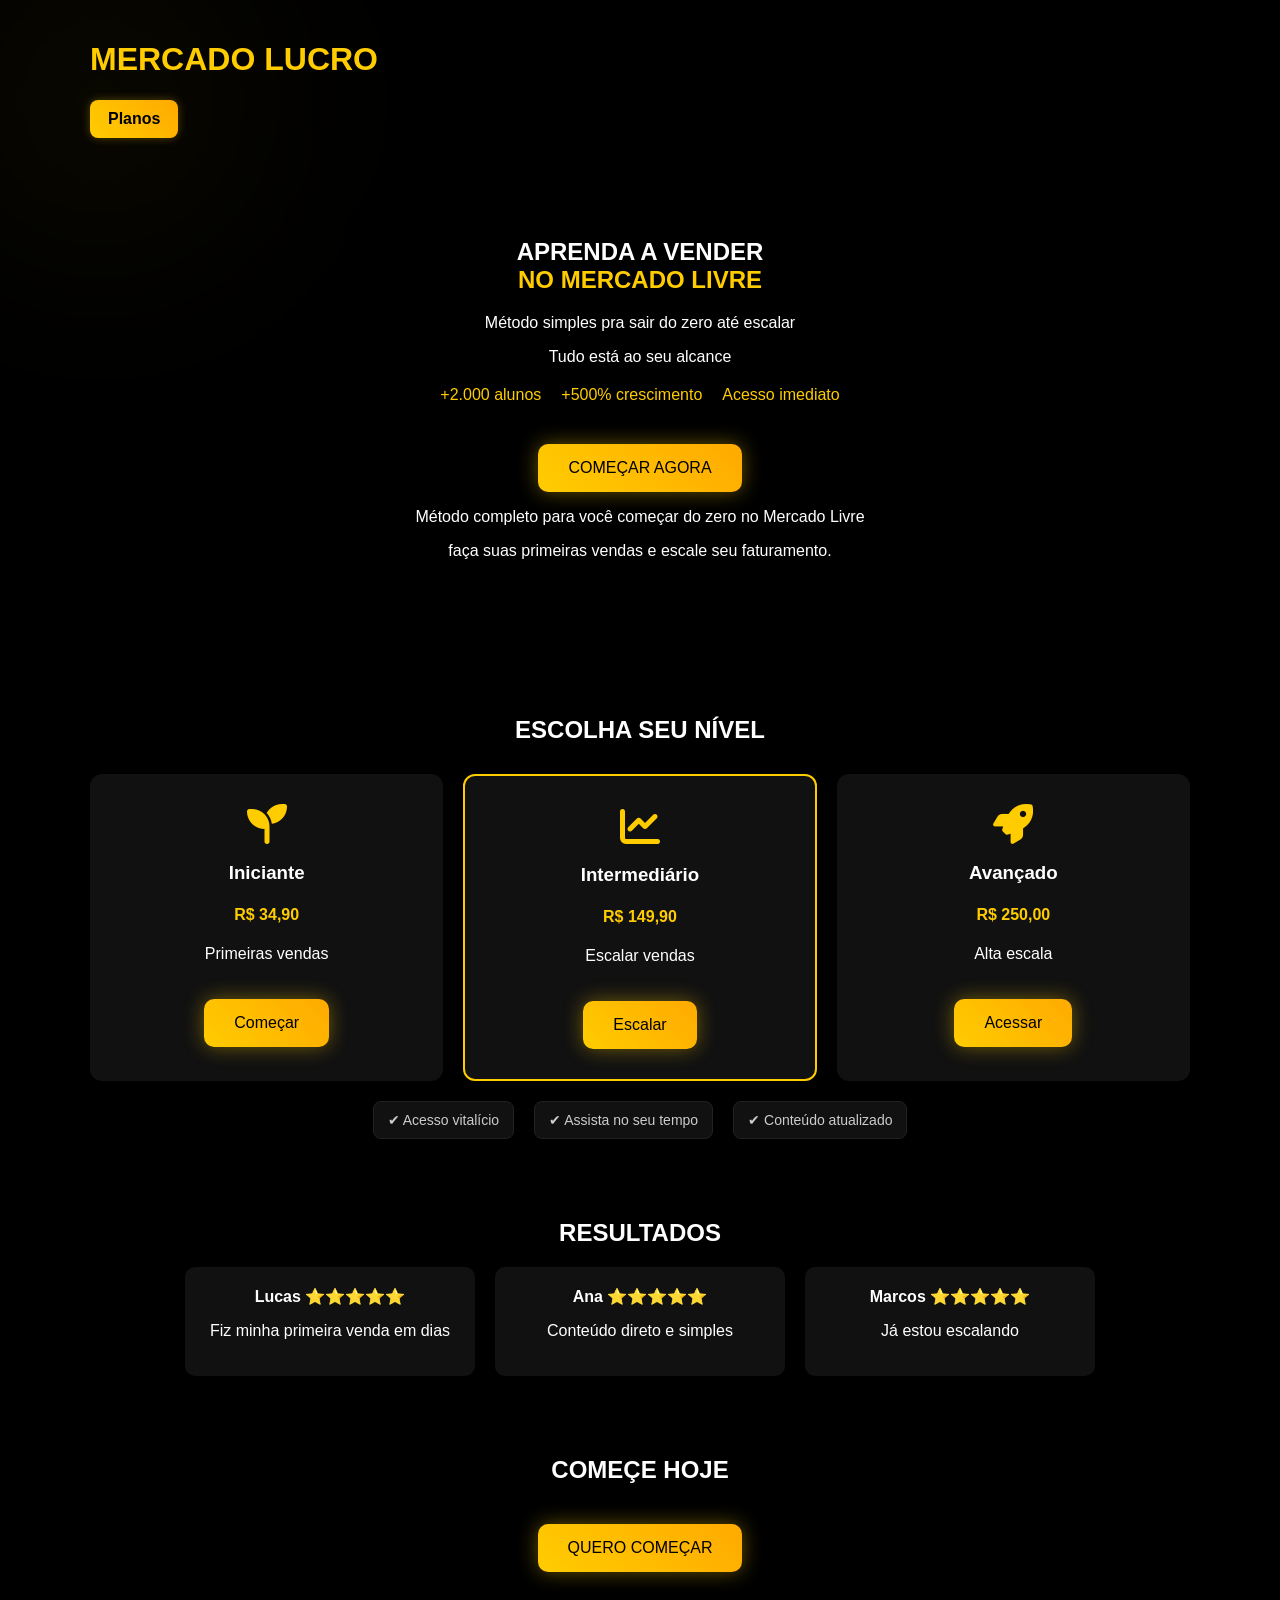
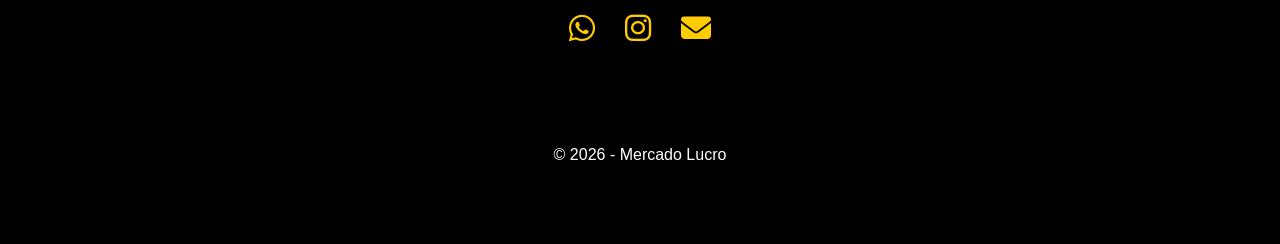
==== index.html @ 2d082e37 "ML 1.11" ====
<!DOCTYPE html>
<html lang="pt-br">

<head>
  <meta charset="UTF-8">
  <title>Mercado Lucro</title>
  <meta name="viewport" content="width=device-width, initial-scale=1.0">

  <link rel="stylesheet" href="style.css">
  <link rel="stylesheet" href="https://cdnjs.cloudflare.com/ajax/libs/font-awesome/6.5.0/css/all.min.css">
</head>

<body>

  <div class="glow-bg"></div>

  <div class="container">

    <header class="header">
      <div class="logo">
          <h1>
          <span>MERCADO LUCRO</span>
          </h1>
          <a href="#planos" class="btn-topo">Planos</a>
    </div>
      
    </header>

    <section class="hero">

      <h1>
        APRENDA A VENDER <br>
        <span>NO MERCADO LIVRE</span>
      </h1>

      <p>Método simples pra sair do zero até escalar</p>
      <p>Tudo está ao seu alcance</p>


      <!-- STATS -->
      <div class="stats">
        <div>+2.000 alunos</div>
        <div>+500% crescimento</div>
        <div>Acesso imediato</div>
      </div>

      <a href="LINK_INICIANTE" class="btn-main">COMEÇAR AGORA</a>

      <br>
      <p>Método completo para você começar do zero no Mercado Livre</p>
      <p>faça suas primeiras vendas e escale seu faturamento.</p>

    </section>



    <!-- PLANOS -->
    <section class="planos" id="planos">

      <h2>ESCOLHA SEU NÍVEL</h2>

      <div class="planos-grid">

        <div class="plano">
          <i class="fas fa-seedling"></i>
          <h3>Iniciante</h3>
          <h4>R$ 34,90</h4>
          <p>Primeiras vendas</p>
          <a href="iniciante.html" class="btn-main">Começar</a>
        </div>

        <div class="plano destaque">
          <i class="fas fa-chart-line"></i>
          <h3>Intermediário</h3>
          <h4>R$ 149,90</h4>
          <p>Escalar vendas</p>
          <a href="intermediario.html" class="btn-main">Escalar</a>
        </div>

        <div class="plano">
          <i class="fas fa-rocket"></i>
          <h3>Avançado</h3>
          <h4>R$ 250,00</h4>
          <p>Alta escala</p>
          <a href="avancado.html" class="btn-main">Acessar</a>
        </div>

      </div>

    </section>

    <div class="beneficios">
      <span>✔ Acesso vitalício</span>
      <span>✔ Assista no seu tempo</span>
      <span>✔ Conteúdo atualizado</span>
    </div>

    <!-- REVIEWS -->
    <section class="reviews">
      <h2>RESULTADOS</h2>

      <div class="reviews-grid">

        <div class="review">
          <strong>Lucas</strong>
          ⭐⭐⭐⭐⭐
          <p>Fiz minha primeira venda em dias</p>
        </div>

        <div class="review">
          <strong>Ana</strong>
          ⭐⭐⭐⭐⭐
          <p>Conteúdo direto e simples</p>
        </div>

        <div class="review">
          <strong>Marcos</strong>
          ⭐⭐⭐⭐⭐
          <p>Já estou escalando</p>
        </div>

      </div>
    </section>

    <!-- CTA -->
    <section class="cta">
      <h2>COMEÇE HOJE</h2>
      <a href="LINK_INICIANTE" class="btn-main">QUERO COMEÇAR</a>
    </section>

    <!-- CONTATO -->
    <section class="contato">
      <a href="https://wa.me/SEUNUMERO" target="_blank"><i class="fab fa-whatsapp"></i></a>
      <a href="https://instagram.com/tacianobraghiroli" target="_blank"><i class="fab fa-instagram"></i></a>
      <a href="mailto:tacianobraghiroli"><i class="fas fa-envelope"></i></a>
    </section>

  </div>
  <section class="hero">
    <footer>© 2026 - Mercado Lucro</footer>
  </section>
      

  <!-- POPUP -->
  <div id="popup" class="popup"></div>

  <script src="script.js"></script>
</body>

</html>
---- style.css ----
body {
  margin: 0;
  font-family: Arial;
  background: #000;
  color: #fff;
  position: relative;
  overflow-x: hidden;
}

/* glow bem suave */
body::before {
  content: "";
  position: fixed;
  width: 400px;
  height: 400px;
  background: radial-gradient(circle, rgba(255,204,0,0.08), transparent 70%);
  top: -100px;
  left: -100px;
  z-index: -1;
  filter: blur(100px);
}


.container {
  max-width: 1100px;
  margin: auto;
  padding: 20px;
}

/* HEADER */
.header {
  display: flex;
  justify-content: space-between;
}

.logo { color: #ffcc00; }

.btn-topo {
  display: inline-block;
  background: linear-gradient(45deg, #ffcc00, #ffaa00);
  color: #000;
  padding: 10px 18px;
  border-radius: 8px;
  text-decoration: none;
  font-weight: bold;

  /* IMPORTANTE */
  width: auto;
  height: auto;

  box-shadow: 0 0 10px rgba(255,204,0,0.3);
  transition: 0.3s;
}

.btn-topo:hover {
  transform: translateY(-2px);
  box-shadow: 0 0 20px rgba(255,204,0,0.6);
}

/* HERO */
.hero {
  text-align: center;
  padding: 80px 20px;
}

.hero span { color: #ffcc00; }

/* STATS */
.stats {
  display: flex;
  justify-content: center;
  gap: 20px;
  margin: 20px 0;
  color: #ffcc00;
}

/* BOTÃO */
.btn-main {
  display: inline-block;
  margin-top: 20px;
  background: linear-gradient(45deg,#ffcc00,#ffaa00);
  padding: 15px 30px;
  border-radius: 10px;
  color: #000;
  text-decoration: none;
  box-shadow: 0 0 20px rgba(255,204,0,0.4);
}

.btn-main:hover {
  transform: translateY(-3px);
}

/* PLANOS */
.planos {
  text-align: center;
  margin-top: 60px;
}

.planos-grid {
  display: grid;
  grid-template-columns: repeat(auto-fit,minmax(250px,1fr));
  gap: 20px;
  margin-top: 30px;
}

.plano {
  background: #111;
  padding: 30px;
  border-radius: 12px;
  transition: 0.3s;
}

.plano:hover {
  transform: translateY(-8px);
  box-shadow: 0 0 20px rgba(255,204,0,0.2);
}

.plano i {
  font-size: 40px;
  color: #ffcc00;
}

.plano h4 {
  color: #ffcc00;
}

.destaque {
  border: 2px solid #ffcc00;
}

/* REVIEWS */
.reviews {
  text-align: center;
  margin-top: 80px;
}

.reviews-grid {
  display: flex;
  gap: 20px;
  justify-content: center;
  flex-wrap: wrap;
}

.review {
  background: #111;
  padding: 20px;
  border-radius: 10px;
  width: 250px;
}

/* CTA */
.cta {
  text-align: center;
  margin-top: 80px;
}

/* CONTATO */
.contato {
  display: flex;
  justify-content: center;
  gap: 30px;
  font-size: 30px;
  margin-top: 40px;
}

.contato a {
  color: #ffcc00;
}

/* POPUP */
.popup {
  position: fixed;
  bottom: 20px;
  left: 20px;
  background: #111;
  padding: 15px;
  border-radius: 10px;
  display: none;
}

.beneficios {
  margin-top: 20px;
  display: flex;
  justify-content: center;
  gap: 20px;
  flex-wrap: wrap;
  font-size: 14px;
  color: #ccc;
}

.beneficios span {
  background: #111;
  padding: 10px 14px;
  border-radius: 8px;
  border: 1px solid #222;
  transition: 0.3s;
  cursor: default;
}

/* EFEITO AO PASSAR O MOUSE */
.beneficios span:hover {
  transform: translateY(-5px);
  border-color: #ffcc00;
  box-shadow: 0 0 15px rgba(255,204,0,0.2);
}

.center {
  display: flex;
  justify-content: center;
  align-items: center;
  min-height: 100vh;
}

.page-box {
  background: #111;
  padding: 40px;
  border-radius: 15px;
  text-align: center;
  max-width: 400px;
  width: 100%;
  border: 1px solid #222;
}

.icon {
  font-size: 50px;
  color: #ffcc00;
  margin-bottom: 20px;
}

.page-box h1 {
  color: #ffcc00;
}

.page-box ul {
  list-style: none;
  margin: 20px 0;
}

.page-box li {
  margin: 10px 0;
}

.voltar {
  position: absolute;
  top: 20px;
  left: 20px;
  color: #ffcc00;
  text-decoration: none;
}

.voltar:hover {
  text-decoration: underline;
}

.conteudo {
  text-align: center;
  margin-top: 60px;
}

.grid {
  display: grid;
  grid-template-columns: repeat(auto-fit,minmax(200px,1fr));
  gap: 20px;
  margin-top: 30px;
}

.card {
  background: #111;
  padding: 20px;
  border-radius: 10px;
  border: 1px solid #222;
  transition: 0.3s;
}

.card:hover {
  transform: translateY(-5px);
  border-color: #ffcc00;
}

.card i {
  font-size: 30px;
  color: #ffcc00;
  margin-bottom: 10px;
}

.cta {
  text-align: center;
  margin-top: 80px;
}

.cta h3 {
  color: #ffcc00;
}

.garantia {
  margin-top: 10px;
  color: #aaa;
  font-size: 14px;
}
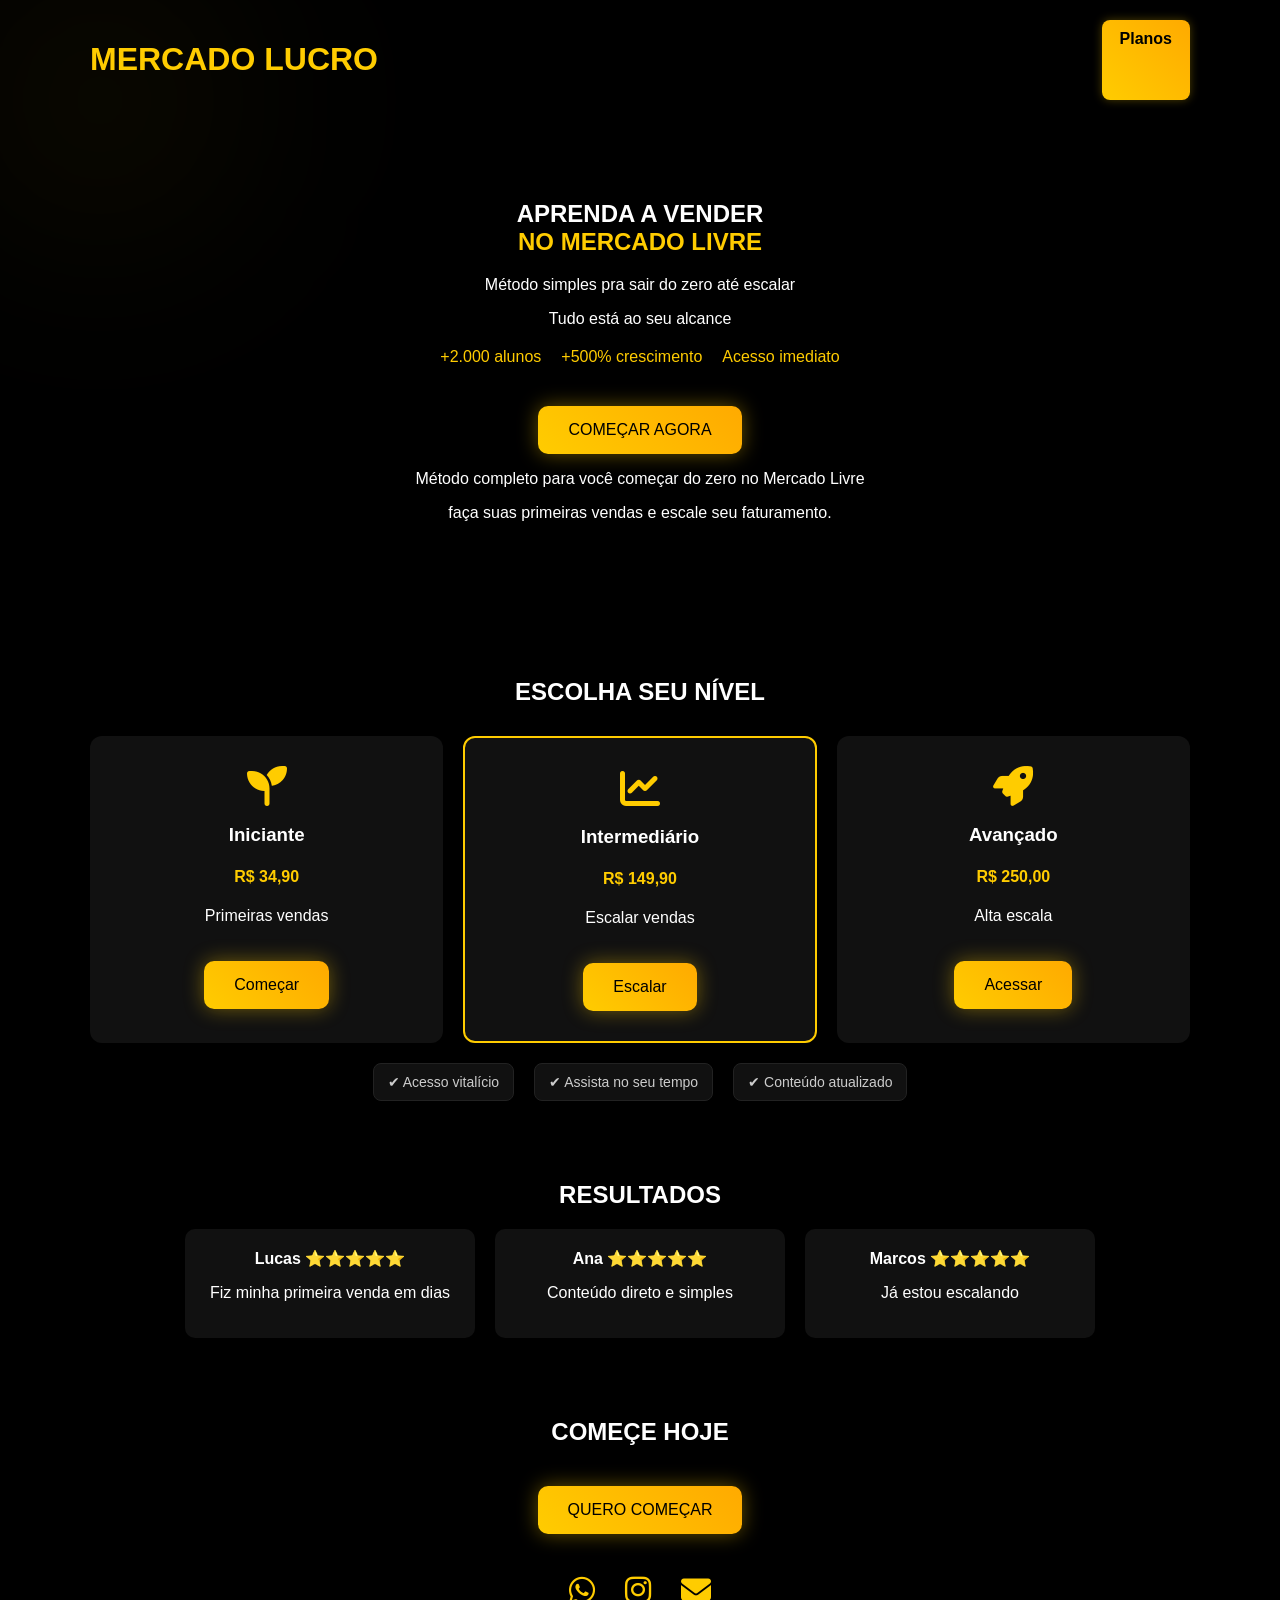
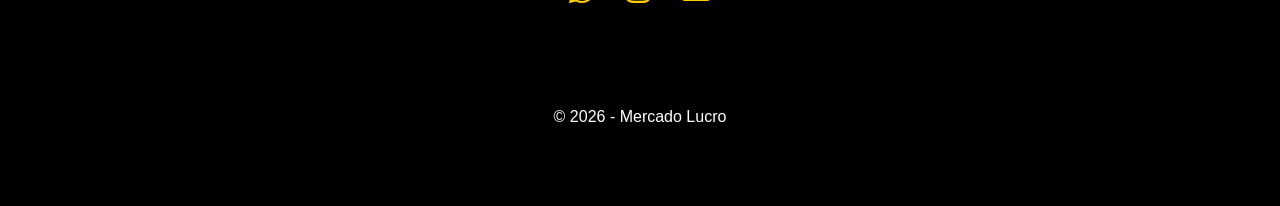
==== commit 4db75545: "ML 1.12" ====
--- a/index.html
+++ b/index.html
@@ -21,9 +21,8 @@
           <h1>
           <span>MERCADO LUCRO</span>
           </h1>
-          <a href="#planos" class="btn-topo">Planos</a>
     </div>
-      
+      <a href="#planos" class="btn-topo">Planos</a>
     </header>
 
     <section class="hero">
--- a/style.css
+++ b/style.css
@@ -296,4 +296,27 @@
   margin-top: 10px;
   color: #aaa;
   font-size: 14px;
+}
+
+.titulo-plano {
+  font-size: 42px;
+  color: #ffcc00;
+  margin-bottom: 15px;
+  text-align: center;
+  letter-spacing: 2px;
+
+  display: flex;
+  align-items: center;
+  justify-content: center;
+  gap: 10px;
+}
+
+/* ÍCONE */
+.titulo-plano i {
+  font-size: 36px;
+}
+
+/* efeito leve */
+.titulo-plano {
+  text-shadow: 0 0 15px rgba(255,204,0,0.4);
 }
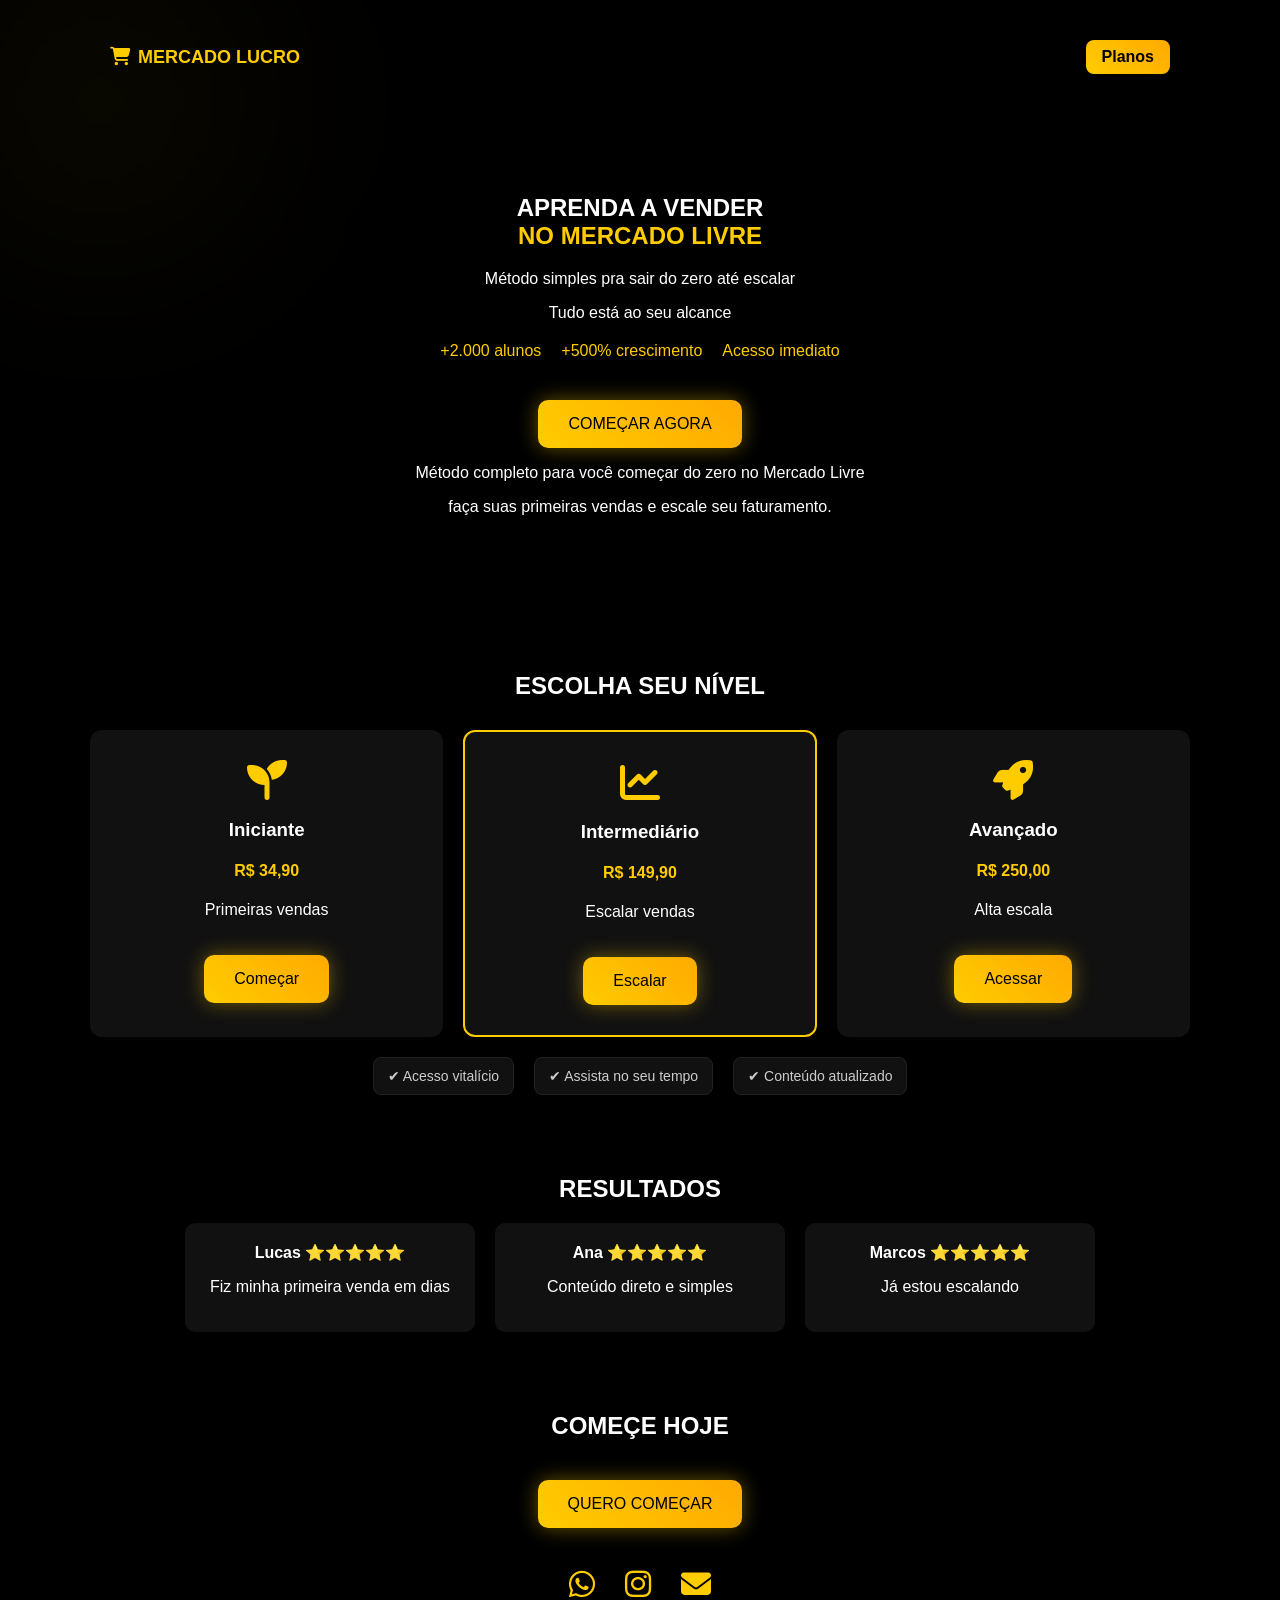
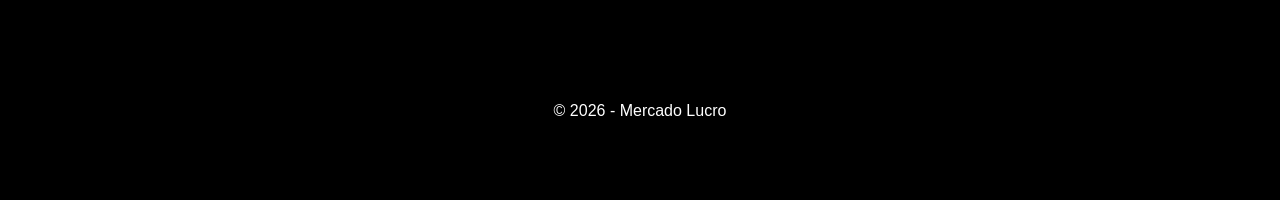
==== commit 7ec38579: "ML 1.13" ====
--- a/index.html
+++ b/index.html
@@ -16,14 +16,15 @@
 
   <div class="container">
 
-    <header class="header">
-      <div class="logo">
-          <h1>
-          <span>MERCADO LUCRO</span>
-          </h1>
-    </div>
-      <a href="#planos" class="btn-topo">Planos</a>
-    </header>
+   <header class="header">
+
+  <div class="logo">
+    <i class="fas fa-cart-shopping"></i> MERCADO LUCRO
+  </div>
+
+  <a href="#planos" class="btn-topo">Planos</a>
+
+</header>
 
     <section class="hero">
 
--- a/style.css
+++ b/style.css
@@ -31,30 +31,44 @@
 .header {
   display: flex;
   justify-content: space-between;
-}
-
-.logo { color: #ffcc00; }
-
+  align-items: center;
+  padding: 20px;
+}
+
+/* LADO ESQUERDO */
+.logo {
+  color: #ffcc00;
+  font-weight: bold;
+  font-size: 18px;
+
+  display: flex;
+  align-items: center;
+  gap: 8px;
+}
+
+.logo i {
+  font-size: 18px;
+}
+
+/* BOTÃO DIREITO */
 .btn-topo {
-  display: inline-block;
   background: linear-gradient(45deg, #ffcc00, #ffaa00);
   color: #000;
-  padding: 10px 18px;
+  padding: 8px 16px;
   border-radius: 8px;
   text-decoration: none;
   font-weight: bold;
 
-  /* IMPORTANTE */
   width: auto;
   height: auto;
-
-  box-shadow: 0 0 10px rgba(255,204,0,0.3);
+  display: inline-block;
+
   transition: 0.3s;
 }
 
 .btn-topo:hover {
   transform: translateY(-2px);
-  box-shadow: 0 0 20px rgba(255,204,0,0.6);
+  box-shadow: 0 0 15px rgba(255,204,0,0.5);
 }
 
 /* HERO */
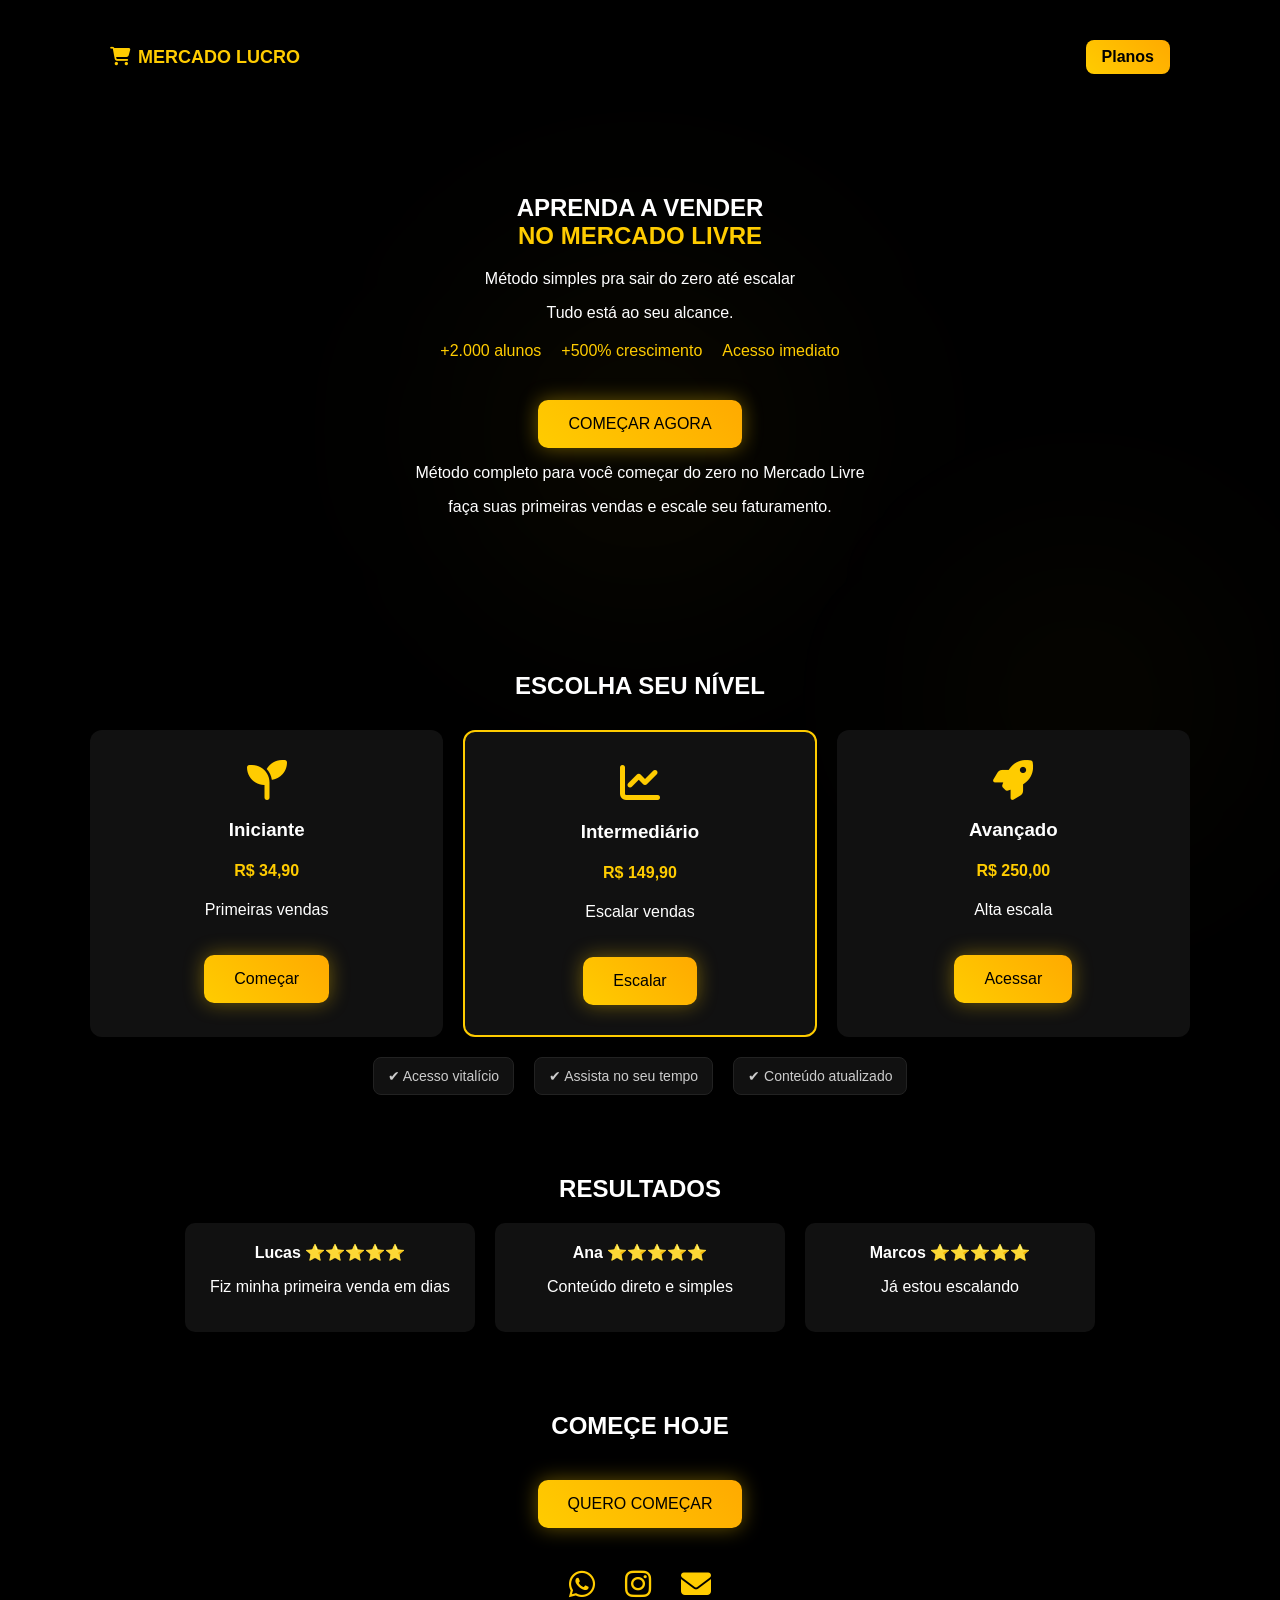
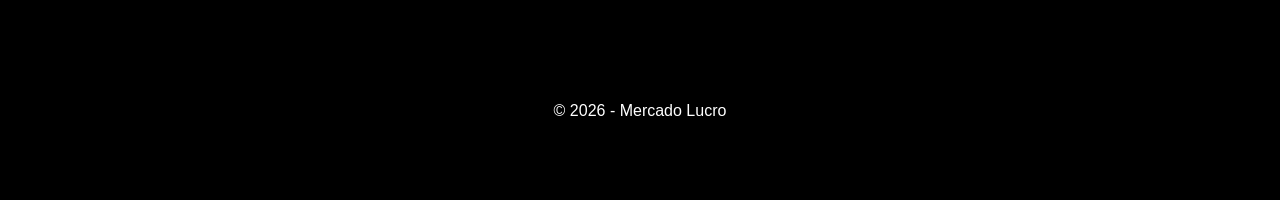
==== commit 4565404f: "ML 1.15 css 1.0" ====
--- a/index.html
+++ b/index.html
@@ -16,15 +16,15 @@
 
   <div class="container">
 
-   <header class="header">
+    <header class="header">
 
-  <div class="logo">
-    <i class="fas fa-cart-shopping"></i> MERCADO LUCRO
-  </div>
+      <div class="logo">
+        <i class="fas fa-cart-shopping"></i> MERCADO LUCRO
+      </div>
 
-  <a href="#planos" class="btn-topo">Planos</a>
+      <a href="#planos" class="btn-topo">Planos</a>
 
-</header>
+    </header>
 
     <section class="hero">
 
@@ -34,7 +34,7 @@
       </h1>
 
       <p>Método simples pra sair do zero até escalar</p>
-      <p>Tudo está ao seu alcance</p>
+      <p>Tudo está ao seu alcance.</p>
 
 
       <!-- STATS -->
@@ -139,7 +139,7 @@
   <section class="hero">
     <footer>© 2026 - Mercado Lucro</footer>
   </section>
-      
+
 
   <!-- POPUP -->
   <div id="popup" class="popup"></div>
--- a/style.css
+++ b/style.css
@@ -7,19 +7,31 @@
   overflow-x: hidden;
 }
 
-/* glow bem suave */
+/* FUNDO COM VIDA */
 body::before {
+  content: "";
+  position: fixed;
+  width: 500px;
+  height: 500px;
+  background: radial-gradient(circle, rgba(255,204,0,0.06), transparent 70%);
+  top: 20%;
+  left: 50%;
+  transform: translateX(-50%);
+  filter: blur(100px);
+  z-index: -1;
+}
+
+body::after {
   content: "";
   position: fixed;
   width: 400px;
   height: 400px;
-  background: radial-gradient(circle, rgba(255,204,0,0.08), transparent 70%);
-  top: -100px;
-  left: -100px;
+  background: radial-gradient(circle, rgba(255,204,0,0.05), transparent 70%);
+  bottom: 0;
+  right: 0;
+  filter: blur(100px);
   z-index: -1;
-  filter: blur(100px);
-}
-
+}
 
 .container {
   max-width: 1100px;
@@ -333,4 +345,44 @@
 /* efeito leve */
 .titulo-plano {
   text-shadow: 0 0 15px rgba(255,204,0,0.4);
+}
+
+/* RESPONSIVO */
+@media (max-width: 768px) {
+
+  .container {
+    padding: 15px;
+  }
+
+  .header {
+    flex-direction: column;
+    gap: 10px;
+    text-align: center;
+  }
+
+  .hero h1 {
+    font-size: 26px;
+  }
+
+  .titulo-plano {
+    font-size: 26px;
+  }
+
+  .grid {
+    grid-template-columns: 1fr;
+  }
+
+  .card {
+    width: 100%;
+  }
+
+  .cta h2 {
+    font-size: 22px;
+  }
+
+  .btn-main {
+    width: 100%;
+    text-align: center;
+  }
+
 }
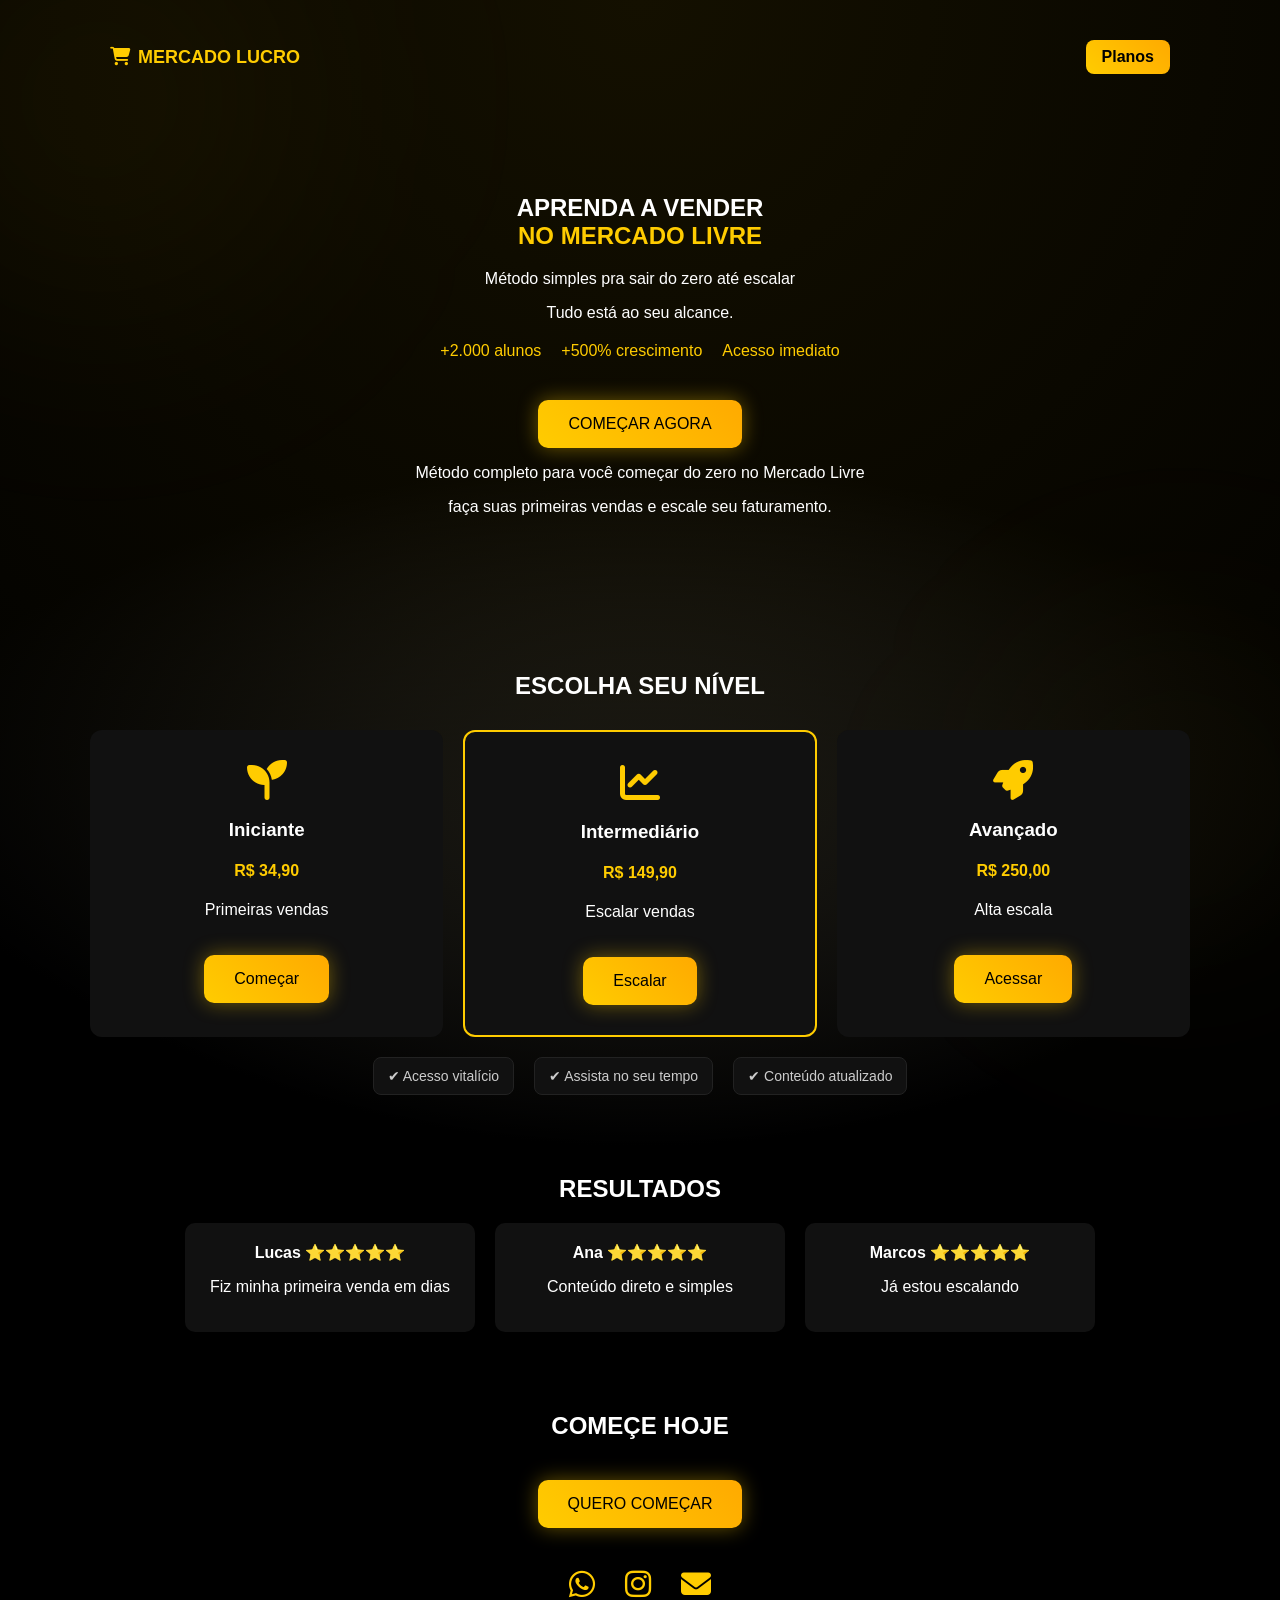
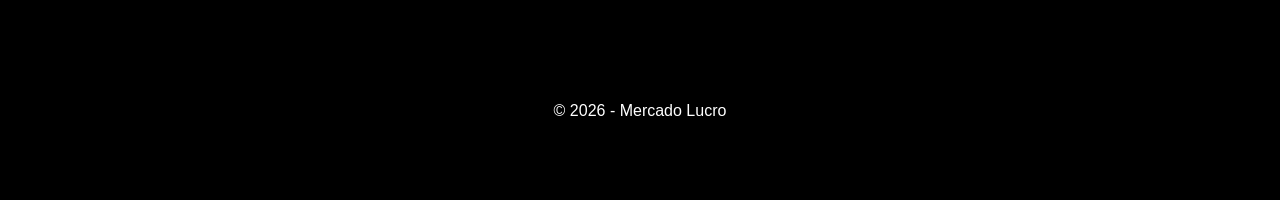
==== commit 6c582c88: "ML 1.15 css 1.5" ====
--- a/index.html
+++ b/index.html
@@ -5,6 +5,8 @@
   <meta charset="UTF-8">
   <title>Mercado Lucro</title>
   <meta name="viewport" content="width=device-width, initial-scale=1.0">
+
+  <link rel="icon" href="logo.png">
 
   <link rel="stylesheet" href="style.css">
   <link rel="stylesheet" href="https://cdnjs.cloudflare.com/ajax/libs/font-awesome/6.5.0/css/all.min.css">
--- a/style.css
+++ b/style.css
@@ -1,35 +1,33 @@
 body {
   margin: 0;
   font-family: Arial;
-  background: #000;
   color: #fff;
-  position: relative;
+  background: radial-gradient(circle at top, rgba(255,204,0,0.08), #000 60%),
+              radial-gradient(circle at bottom, rgba(255,204,0,0.05), #000 70%);
   overflow-x: hidden;
 }
 
-/* FUNDO COM VIDA */
 body::before {
+  content: "";
+  position: fixed;
+  width: 600px;
+  height: 600px;
+  background: radial-gradient(circle, rgba(255,204,0,0.08), transparent 70%);
+  top: -200px;
+  left: -200px;
+  filter: blur(120px);
+  z-index: -1;
+}
+
+body::after {
   content: "";
   position: fixed;
   width: 500px;
   height: 500px;
-  background: radial-gradient(circle, rgba(255,204,0,0.06), transparent 70%);
-  top: 20%;
-  left: 50%;
-  transform: translateX(-50%);
-  filter: blur(100px);
-  z-index: -1;
-}
-
-body::after {
-  content: "";
-  position: fixed;
-  width: 400px;
-  height: 400px;
   background: radial-gradient(circle, rgba(255,204,0,0.05), transparent 70%);
-  bottom: 0;
-  right: 0;
-  filter: blur(100px);
+  bottom: -150px;
+  right: -150px;
+  filter: blur(120px);
   z-index: -1;
 }
 
@@ -350,39 +348,84 @@
 /* RESPONSIVO */
 @media (max-width: 768px) {
 
+  /* GERAL */
+  body {
+    overflow-x: hidden;
+  }
+
   .container {
     padding: 15px;
   }
 
+  /* HEADER */
   .header {
+    display: flex;
+    justify-content: space-between;
+    align-items: center;
+  }
+
+  .logo {
+    font-size: 15px;
+  }
+
+  .btn-topo {
+    font-size: 13px;
+    padding: 6px 10px;
+  }
+
+  /* HERO */
+  .hero {
+    padding: 40px 10px;
+    text-align: center;
+  }
+
+  .hero h1 {
+    font-size: 24px;
+    line-height: 1.3;
+    word-break: break-word;
+  }
+
+  .titulo-plano {
+    font-size: 20px;
+  }
+
+  .hero p {
+    font-size: 14px;
+  }
+
+  /* GRID */
+  .grid {
+    display: grid;
+    grid-template-columns: 1fr; /* 1 coluna no mobile */
+    gap: 15px;
+  }
+
+  .card {
+    width: 100%;
+    padding: 15px;
+  }
+
+  /* BOTÕES */
+  .btn-main {
+    width: 100%;
+    padding: 14px;
+    font-size: 14px;
+  }
+
+  /* CTA */
+  .cta h2 {
+    font-size: 20px;
+  }
+
+  .cta h3 {
+    font-size: 18px;
+  }
+
+  /* STATS */
+  .stats {
     flex-direction: column;
     gap: 10px;
-    text-align: center;
-  }
-
-  .hero h1 {
-    font-size: 26px;
-  }
-
-  .titulo-plano {
-    font-size: 26px;
-  }
-
-  .grid {
-    grid-template-columns: 1fr;
-  }
-
-  .card {
-    width: 100%;
-  }
-
-  .cta h2 {
-    font-size: 22px;
-  }
-
-  .btn-main {
-    width: 100%;
-    text-align: center;
+    font-size: 14px;
   }
 
 }
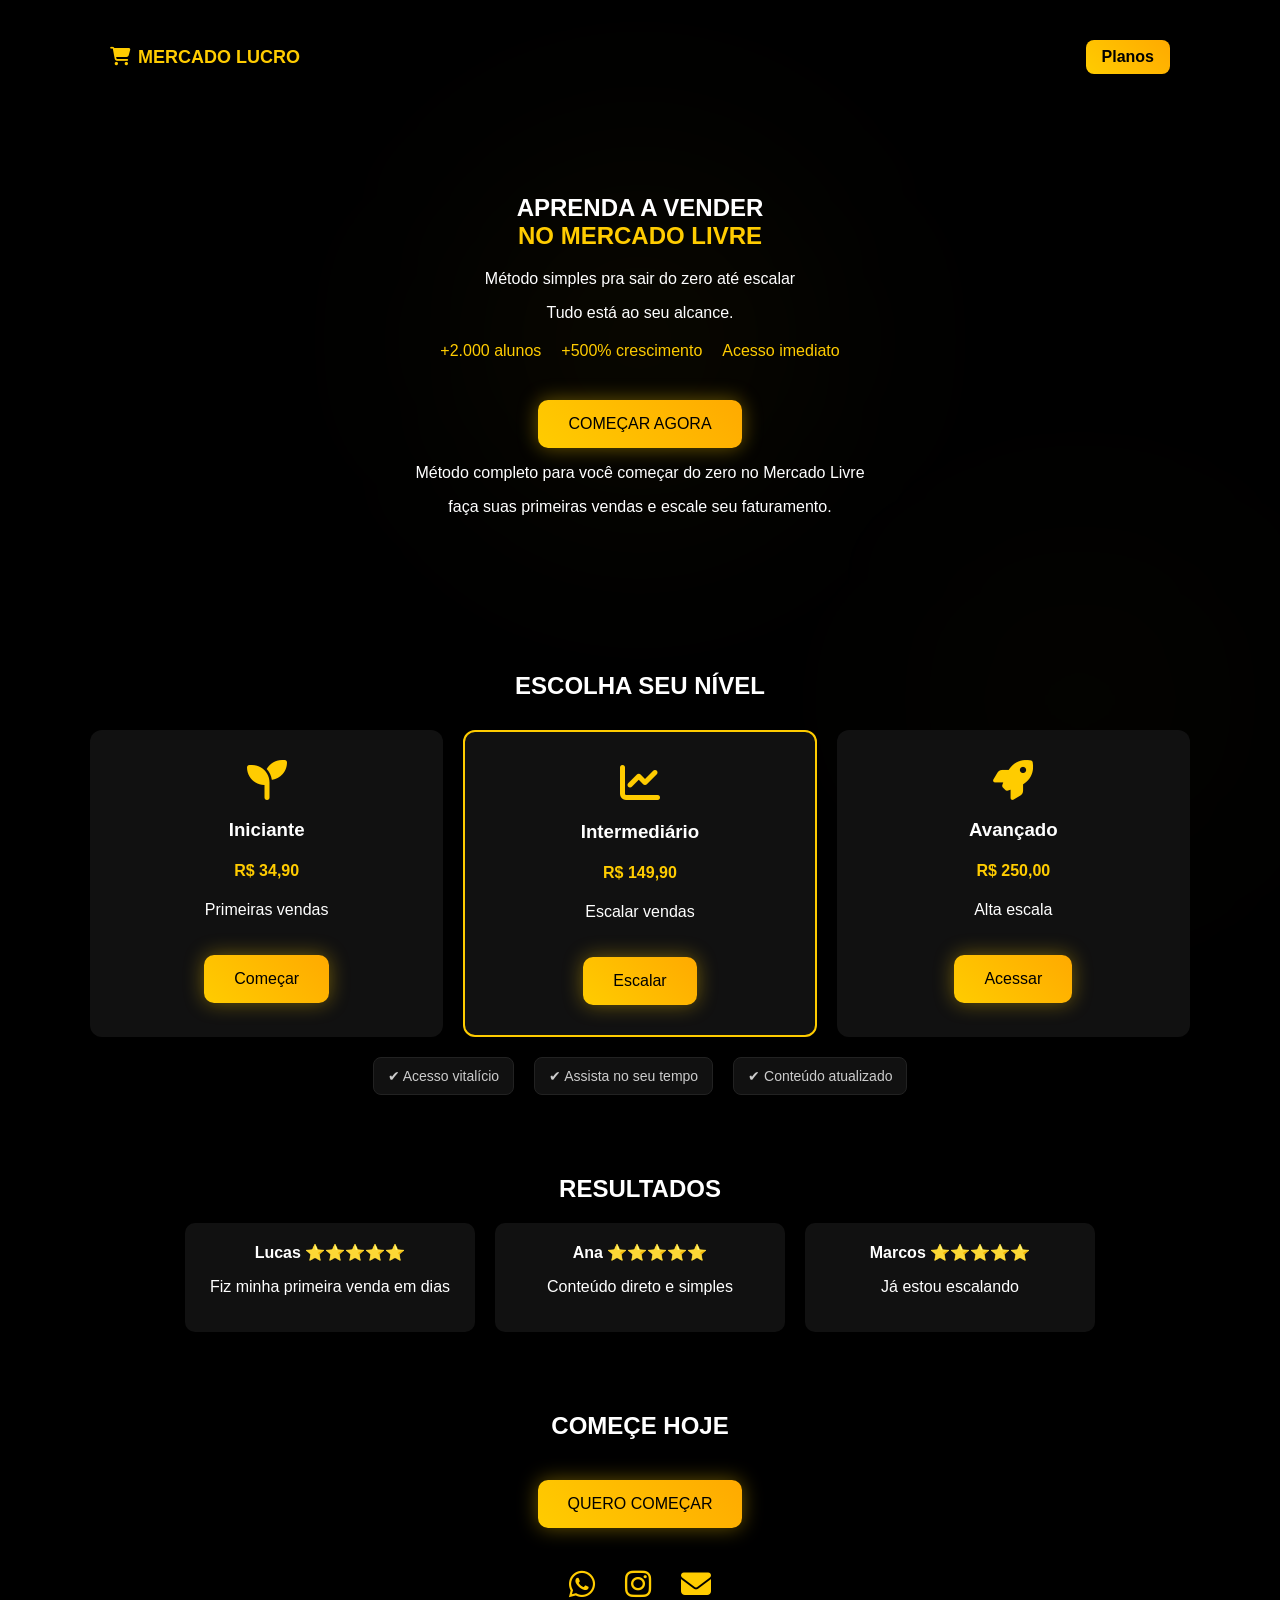
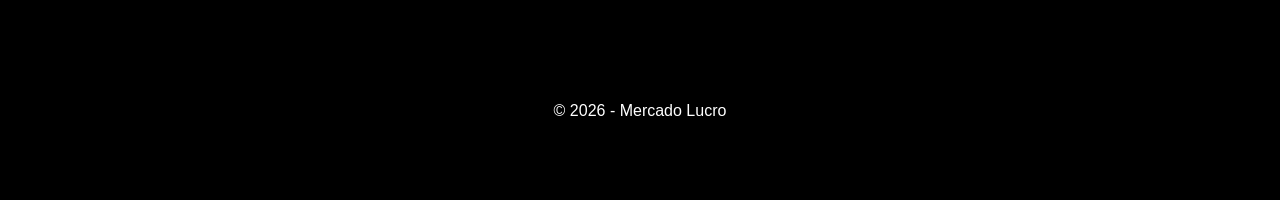
==== commit c30e12f8: "ML 1.15 css 1.6" ====
--- a/index.html
+++ b/index.html
@@ -7,7 +7,6 @@
   <meta name="viewport" content="width=device-width, initial-scale=1.0">
 
   <link rel="icon" href="logo.png">
-
   <link rel="stylesheet" href="style.css">
   <link rel="stylesheet" href="https://cdnjs.cloudflare.com/ajax/libs/font-awesome/6.5.0/css/all.min.css">
 </head>
--- a/style.css
+++ b/style.css
@@ -2,31 +2,31 @@
   margin: 0;
   font-family: Arial;
   color: #fff;
-  background: radial-gradient(circle at top, rgba(255,204,0,0.08), #000 60%),
-              radial-gradient(circle at bottom, rgba(255,204,0,0.05), #000 70%);
+  background: #000;
   overflow-x: hidden;
 }
 
 body::before {
-  content: "";
-  position: fixed;
-  width: 600px;
-  height: 600px;
-  background: radial-gradient(circle, rgba(255,204,0,0.08), transparent 70%);
-  top: -200px;
-  left: -200px;
-  filter: blur(120px);
-  z-index: -1;
-}
-
-body::after {
   content: "";
   position: fixed;
   width: 500px;
   height: 500px;
-  background: radial-gradient(circle, rgba(255,204,0,0.05), transparent 70%);
-  bottom: -150px;
-  right: -150px;
+  background: radial-gradient(circle, rgba(255,204,0,0.06), transparent 70%);
+  top: 10%;
+  left: 50%;
+  transform: translateX(-50%);
+  filter: blur(100px);
+  z-index: -1;
+}
+
+body::after {
+  content: "";
+  position: fixed;
+  width: 400px;
+  height: 400px;
+  background: radial-gradient(circle, rgba(255,204,0,0.04), transparent 70%);
+  bottom: 0;
+  right: 0;
   filter: blur(120px);
   z-index: -1;
 }
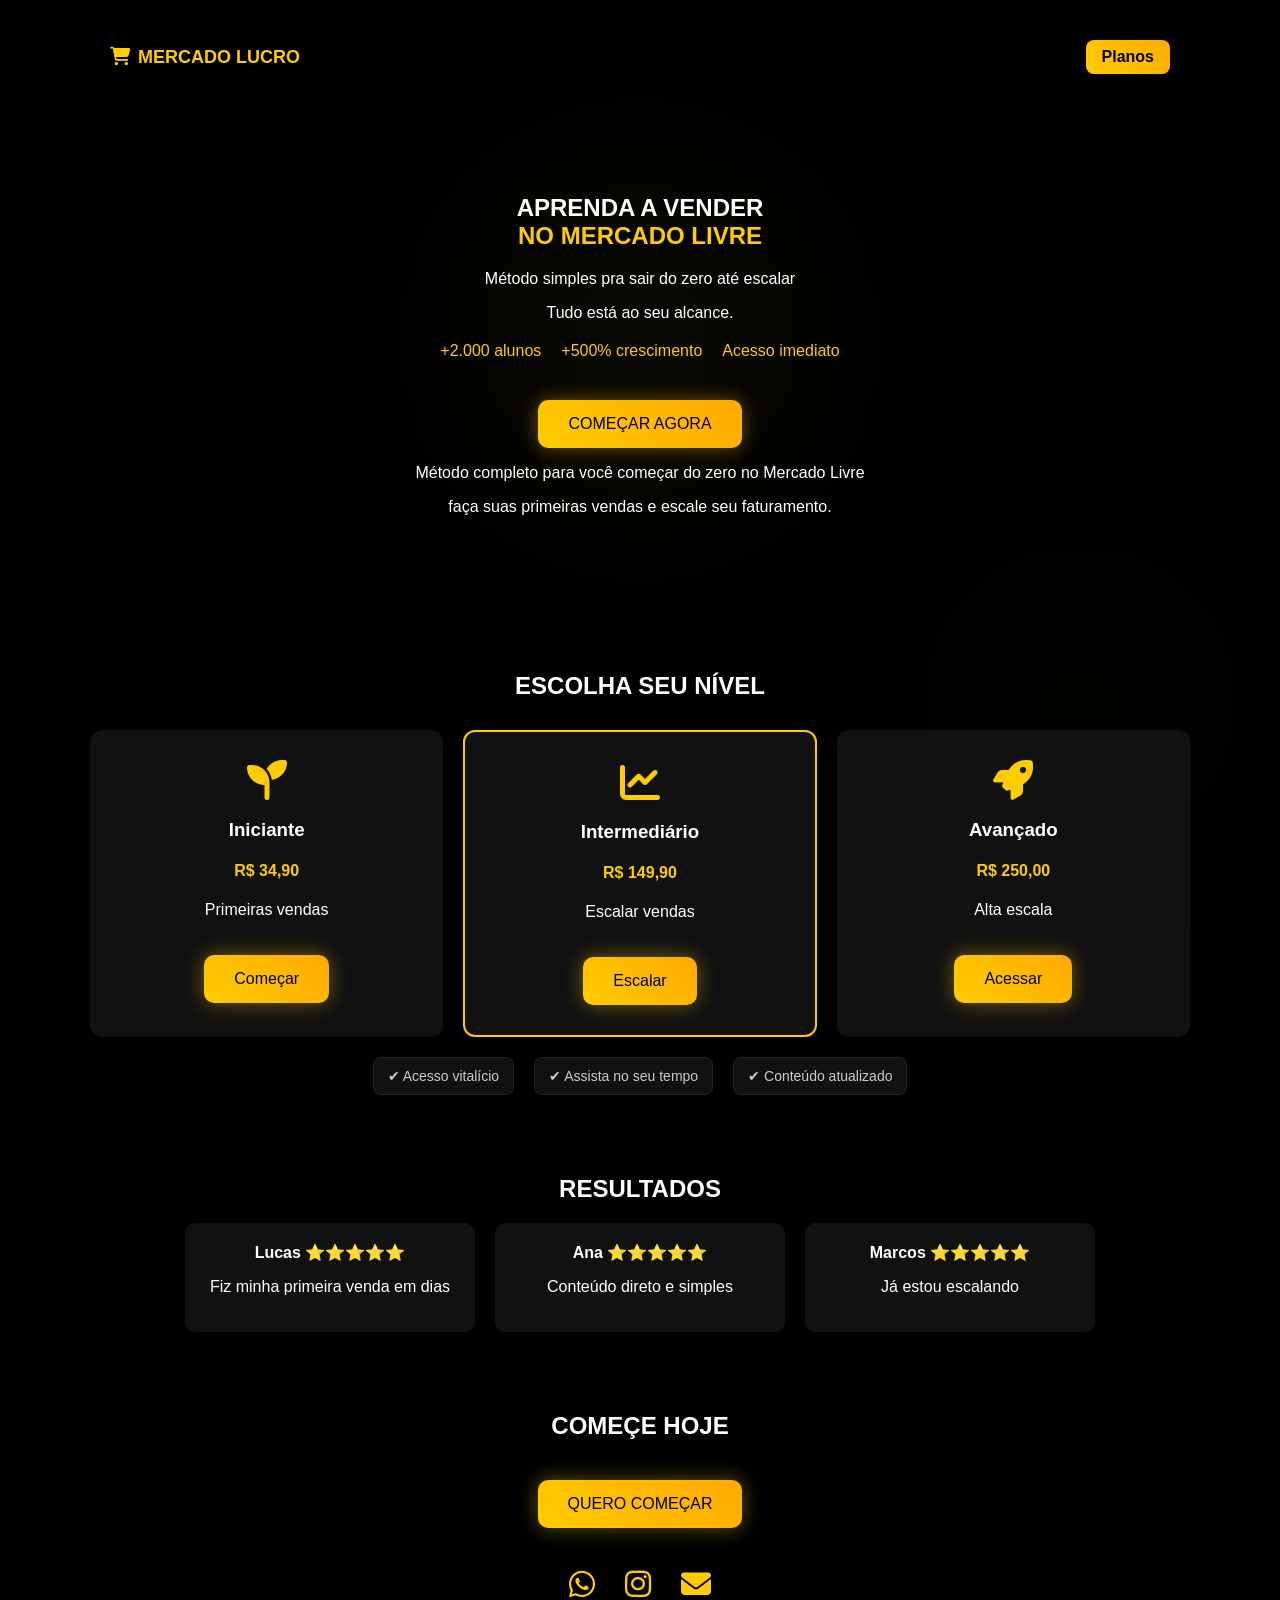
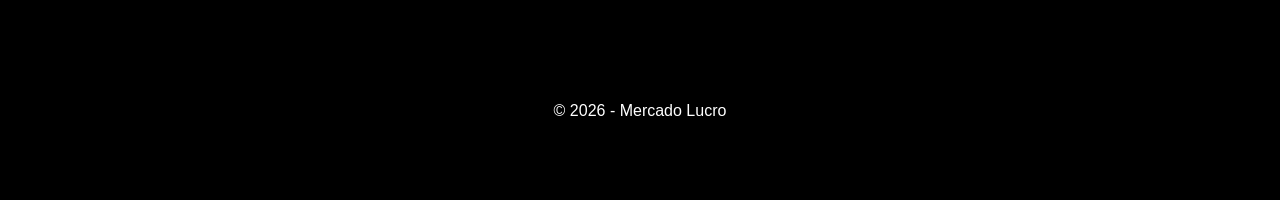
==== commit e71d4349: "ML 1.16" ====
--- a/index.html
+++ b/index.html
@@ -137,6 +137,7 @@
     </section>
 
   </div>
+  
   <section class="hero">
     <footer>© 2026 - Mercado Lucro</footer>
   </section>
